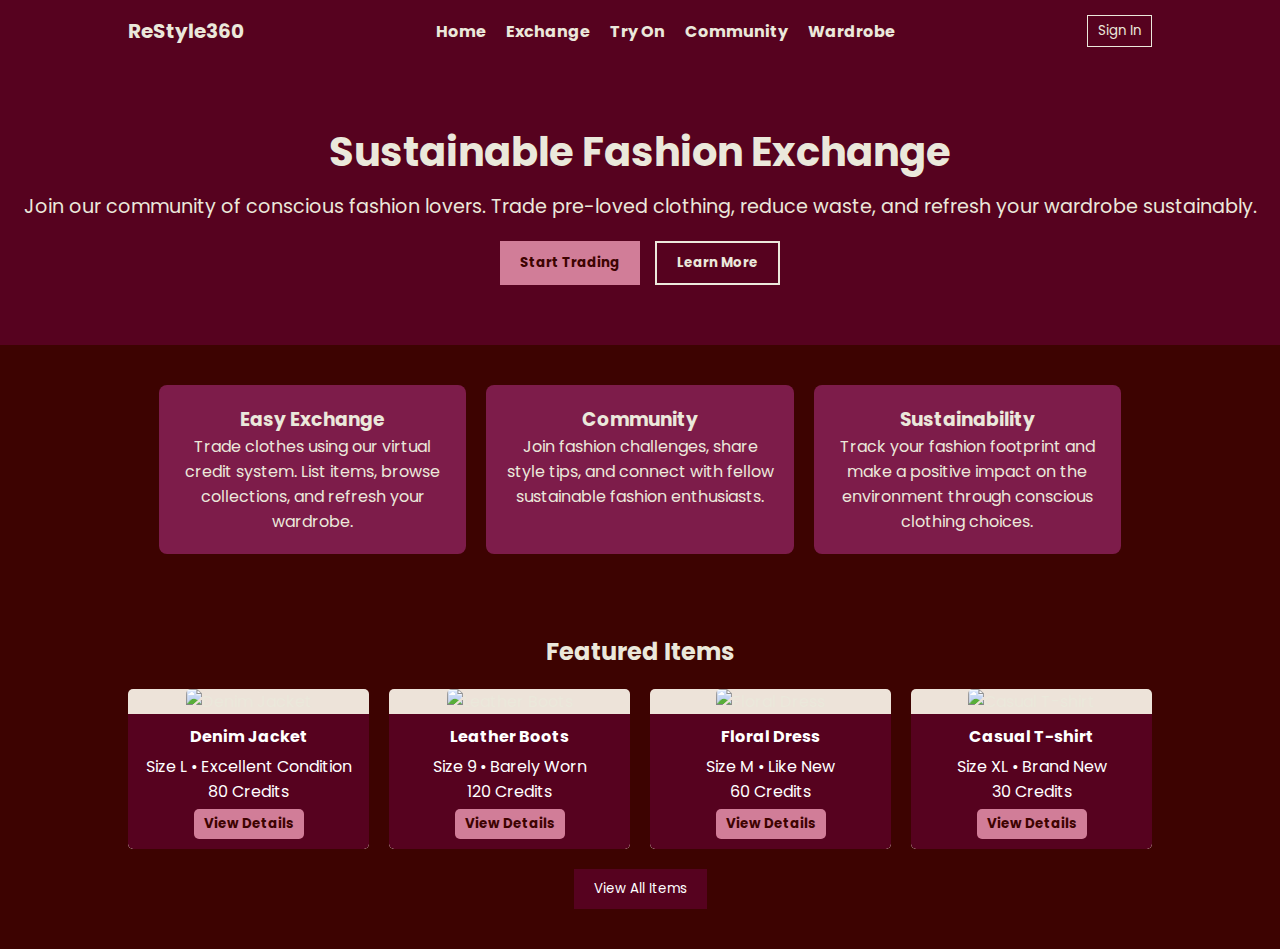
==== index.html @ a0dca289 "initial commit" ====
<!DOCTYPE html>
<html lang="en">
<head>
    <meta charset="UTF-8">
    <meta name="viewport" content="width=device-width, initial-scale=1.0">
    <title>Sustainable Fashion Exchange</title>
    <link href="https://fonts.googleapis.com/css2?family=Poppins:wght@300;400;600&display=swap" rel="stylesheet">
    <style>
        /* Google Font */
        @import url('https://fonts.googleapis.com/css2?family=Poppins:wght@300;400;600&display=swap');

        /* Root Variables */
        :root {
            --primary-color: #56021F;
            --secondary-color: #7D1C4A;
            --accent-color: #D17D98;
            --background-color: #F4CCE9;
            --text-color: #EBE8DB;
            --dark-bg: #3D0301;
            --light-bg: #EDE3D9;
            --maroon: #56021F;
        }

        /* Reset & Global Styles */
        * {
            margin: 0;
            padding: 0;
            box-sizing: border-box;
            font-family: 'Poppins', sans-serif;
        }

        body {
            background-color: var(--dark-bg);
            color: var(--text-color);
        }

        /* Navbar */
        header {
            display: flex;
            justify-content: space-between;
            align-items: center;
            padding: 15px 10%;
            background-color: var(--primary-color);
        }

        .logo {
            font-size: 20px;
            font-weight: bold;
        }

        nav ul {
            list-style: none;
            display: flex;
            gap: 20px;
        }

        nav ul li {
            display: inline;
        }

        nav ul li a {
            color: var(--text-color);
            text-decoration: none;
            font-weight: bold;
        }

        .sign-in {
            background-color: transparent;
            border: 1px solid var(--text-color);
            padding: 5px 10px;
            color: var(--text-color);
            cursor: pointer;
        }

        /* Hero Section */
        .hero {
            text-align: center;
            padding: 60px 20px;
            background-color: var(--primary-color);
        }

        .hero h1 {
            font-size: 2.5rem;
            margin-bottom: 10px;
        }

        .hero p {
            font-size: 1.2rem;
            margin-bottom: 20px;
        }

        .hero-buttons {
            display: flex;
            justify-content: center;
            gap: 15px;
        }

        .primary-btn, .secondary-btn {
            padding: 10px 20px;
            border: none;
            cursor: pointer;
            font-weight: bold;
        }

        .primary-btn {
            background-color: var(--accent-color);
            color: var(--dark-bg);
        }

        .secondary-btn {
            background-color: transparent;
            border: 2px solid var(--text-color);
            color: var(--text-color);
        }

        /* Info Boxes */
        .info-boxes {
            display: flex;
            justify-content: center;
            gap: 20px;
            padding: 40px 10%;
        }

        .box {
            background: var(--secondary-color);
            padding: 20px;
            text-align: center;
            border-radius: 8px;
            color: var(--text-color);
            width: 30%;
        }

        /* Featured Items */
        .featured-items {
            text-align: center;
            padding: 40px 10%;
        }

        .items-grid {
            display: grid;
            grid-template-columns: repeat(4, 1fr);
            gap: 20px;
            margin-top: 20px;
        }

        .item {
            background: var(--light-bg);
            border-radius: 5px;
            overflow: hidden;
            text-align: center;
            transition: transform 0.3s ease-in-out;
        }

        .item:hover {
            transform: scale(1.05);
        }

        .item img {
            width: 100%;
            height: 400px; /* Increased image height */
            object-fit: cover;
            border-radius: 5px 5px 0 0;
        }

        .item-details {
            background: var(--maroon);
            color: white;
            padding: 10px;
            border-radius: 0 0 5px 5px;
        }

        .item-details h3 {
            font-size: 1rem;
            margin-bottom: 5px;
        }

        .view-details {
            margin-top: 5px;
            padding: 5px 10px;
            background: var(--accent-color);
            color: var(--dark-bg);
            border: none;
            cursor: pointer;
            font-weight: bold;
            border-radius: 5px;
        }

        .view-all {
            margin-top: 20px;
            padding: 10px 20px;
            background: var(--primary-color);
            color: white;
            border: none;
            cursor: pointer;
        }
    </style>
</head>
<body>

    <!-- Navbar -->
    <header>
        <div class="logo">ReStyle360</div>
        <nav>
            <ul>
                <li><a href="#">Home</a></li>
                <li><a href="#">Exchange</a></li>
                <li><a href="#">Try On</a></li>
                <li><a href="#">Community</a></li>
                <li><a href="#">Wardrobe</a></li>
            </ul>
        </nav>
        <button class="sign-in">Sign In</button>
    </header>

    <!-- Hero Section -->
    <section class="hero">
        <h1>Sustainable Fashion Exchange</h1>
        <p>Join our community of conscious fashion lovers. Trade pre-loved clothing, reduce waste, and refresh your wardrobe sustainably.</p>
        <div class="hero-buttons">
            <button class="primary-btn">Start Trading</button>
            <button class="secondary-btn">Learn More</button>
        </div>
    </section>

    <!-- Info Boxes -->
    <section class="info-boxes">
        <div class="box">
            <h3>Easy Exchange</h3>
            <p>Trade clothes using our virtual credit system. List items, browse collections, and refresh your wardrobe.</p>
        </div>
        <div class="box">
            <h3>Community</h3>
            <p>Join fashion challenges, share style tips, and connect with fellow sustainable fashion enthusiasts.</p>
        </div>
        <div class="box">
            <h3>Sustainability</h3>
            <p>Track your fashion footprint and make a positive impact on the environment through conscious clothing choices.</p>
        </div>
    </section>

    <!-- Featured Items -->
    <section class="featured-items">
        <h2>Featured Items</h2>
        <div class="items-grid">
            <div class="item">
                <img src="https://www.alamodelabel.in/cdn/shop/files/84E6DEFC-6A91-4B47-B4DF-4525DBF269ED_800x.jpg?v=1740502617" alt="Denim Jacket">
                <div class="item-details">
                    <h3>Denim Jacket</h3>
                    <p>Size L • Excellent Condition</p>
                    <p>80 Credits</p>
                    <button class="view-details">View Details</button>
                </div>
            </div>
            <div class="item">
                <img src="https://sassafras.in/cdn/shop/files/SFTOPS42056_SFJEAN0575-1_6c755c76-d8ce-4b69-b89a-b04851c673de.jpg?v=1740819061" alt="Leather Boots">
                <div class="item-details">
                    <h3>Leather Boots</h3>
                    <p>Size 9 • Barely Worn</p>
                    <p>120 Credits</p>
                    <button class="view-details">View Details</button>
                </div>
            </div>
            <div class="item">
                <img src="your-image3.jpg" alt="Floral Dress">
                <div class="item-details">
                    <h3>Floral Dress</h3>
                    <p>Size M • Like New</p>
                    <p>60 Credits</p>
                    <button class="view-details">View Details</button>
                </div>
            </div>
            <div class="item">
                <img src="your-image4.jpg" alt="Casual T-shirt">
                <div class="item-details">
                    <h3>Casual T-shirt</h3>
                    <p>Size XL • Brand New</p>
                    <p>30 Credits</p>
                    <button class="view-details">View Details</button>
                </div>
            </div>
        </div>
        <button class="view-all">View All Items</button>
    </section>

</body>
</html>
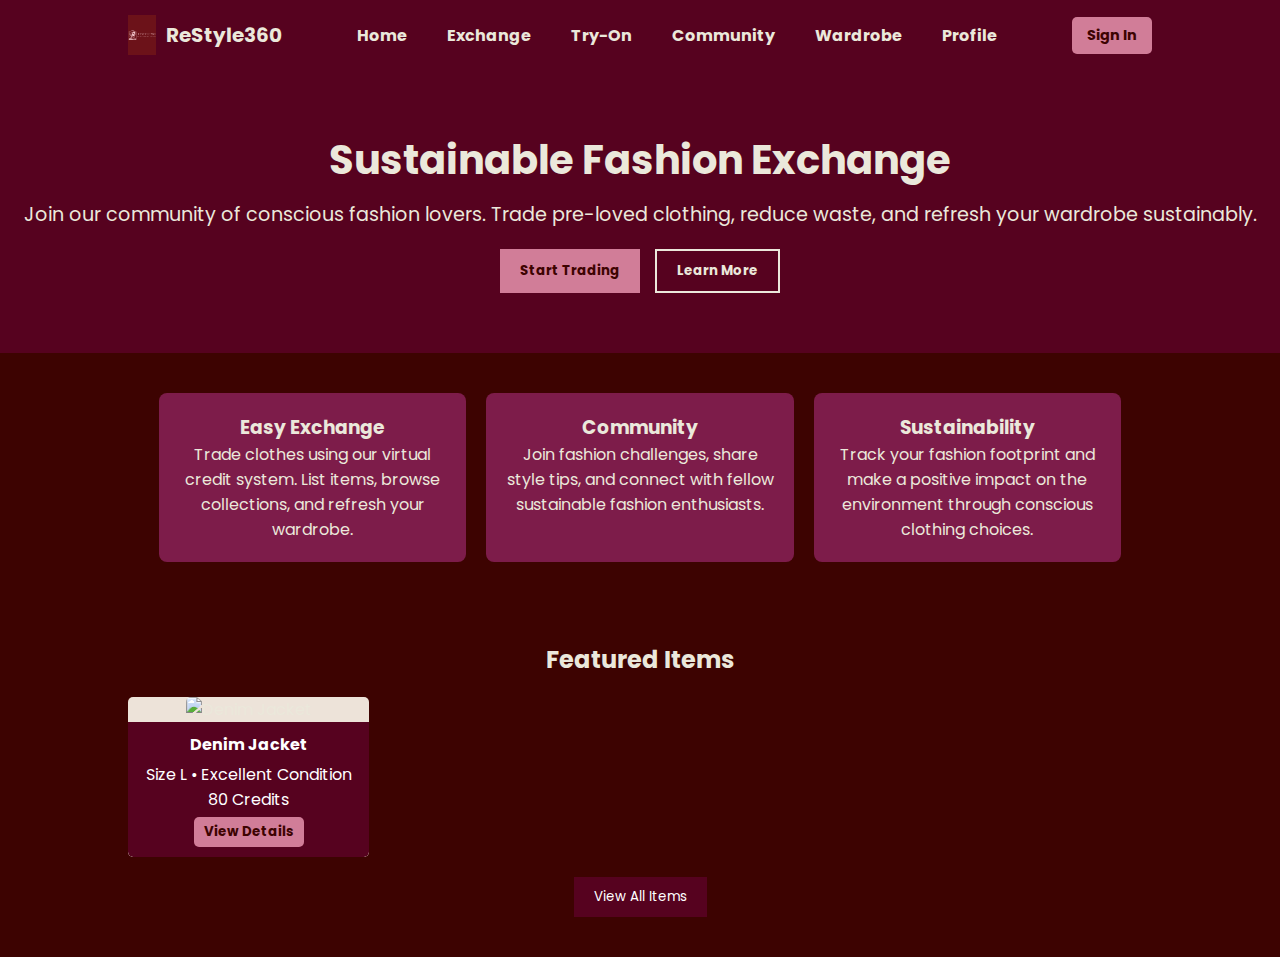
==== commit 3d58adb3: "initial commit" ====
--- a/index.html
+++ b/index.html
@@ -44,6 +44,16 @@
         }
 
         .logo {
+            display: flex;
+            align-items: center;
+            gap: 10px;
+        }
+
+        .logo img {
+            height: 40px;
+        }
+
+        .logo h1 {
             font-size: 20px;
             font-weight: bold;
         }
@@ -62,14 +72,30 @@
             color: var(--text-color);
             text-decoration: none;
             font-weight: bold;
+            padding: 6px 10px;
+            border-radius: 5px;
+            transition: 0.3s;
+        }
+
+        nav ul li a:hover, .active {
+            background-color: var(--accent-color);
+            color: var(--dark-bg);
         }
 
         .sign-in {
-            background-color: transparent;
-            border: 1px solid var(--text-color);
-            padding: 5px 10px;
-            color: var(--text-color);
-            cursor: pointer;
+            background-color: var(--accent-color);
+            border: none;
+            padding: 8px 15px;
+            font-size: 0.9rem;
+            font-weight: bold;
+            border-radius: 5px;
+            cursor: pointer;
+            transition: 0.3s;
+            color: var(--dark-bg);
+        }
+
+        .sign-in:hover {
+            background-color: #ff3366;
         }
 
         /* Hero Section */
@@ -157,7 +183,7 @@
 
         .item img {
             width: 100%;
-            height: 400px; /* Increased image height */
+            height: 400px;
             object-fit: cover;
             border-radius: 5px 5px 0 0;
         }
@@ -199,14 +225,18 @@
 
     <!-- Navbar -->
     <header>
-        <div class="logo">ReStyle360</div>
+        <div class="logo">
+            <img src="assets/logo_bbb.png" alt="ReStyle360">
+            <h1>ReStyle360</h1>
+        </div>
         <nav>
             <ul>
-                <li><a href="#">Home</a></li>
-                <li><a href="#">Exchange</a></li>
-                <li><a href="#">Try On</a></li>
-                <li><a href="#">Community</a></li>
-                <li><a href="#">Wardrobe</a></li>
+                <li><a href="index.html">Home</a></li>
+                <li><a href="exchange.html">Exchange</a></li>
+                <li><a href="tryon.html">Try-On</a></li>
+                <li><a href="community.html">Community</a></li>
+                <li><a href="wardrobe.html">Wardrobe</a></li>
+                <li><a href="profile.html">Profile</a></li>
             </ul>
         </nav>
         <button class="sign-in">Sign In</button>
@@ -251,36 +281,9 @@
                     <button class="view-details">View Details</button>
                 </div>
             </div>
-            <div class="item">
-                <img src="https://sassafras.in/cdn/shop/files/SFTOPS42056_SFJEAN0575-1_6c755c76-d8ce-4b69-b89a-b04851c673de.jpg?v=1740819061" alt="Leather Boots">
-                <div class="item-details">
-                    <h3>Leather Boots</h3>
-                    <p>Size 9 • Barely Worn</p>
-                    <p>120 Credits</p>
-                    <button class="view-details">View Details</button>
-                </div>
-            </div>
-            <div class="item">
-                <img src="your-image3.jpg" alt="Floral Dress">
-                <div class="item-details">
-                    <h3>Floral Dress</h3>
-                    <p>Size M • Like New</p>
-                    <p>60 Credits</p>
-                    <button class="view-details">View Details</button>
-                </div>
-            </div>
-            <div class="item">
-                <img src="your-image4.jpg" alt="Casual T-shirt">
-                <div class="item-details">
-                    <h3>Casual T-shirt</h3>
-                    <p>Size XL • Brand New</p>
-                    <p>30 Credits</p>
-                    <button class="view-details">View Details</button>
-                </div>
-            </div>
         </div>
         <button class="view-all">View All Items</button>
     </section>
 
 </body>
-</html>+</html>
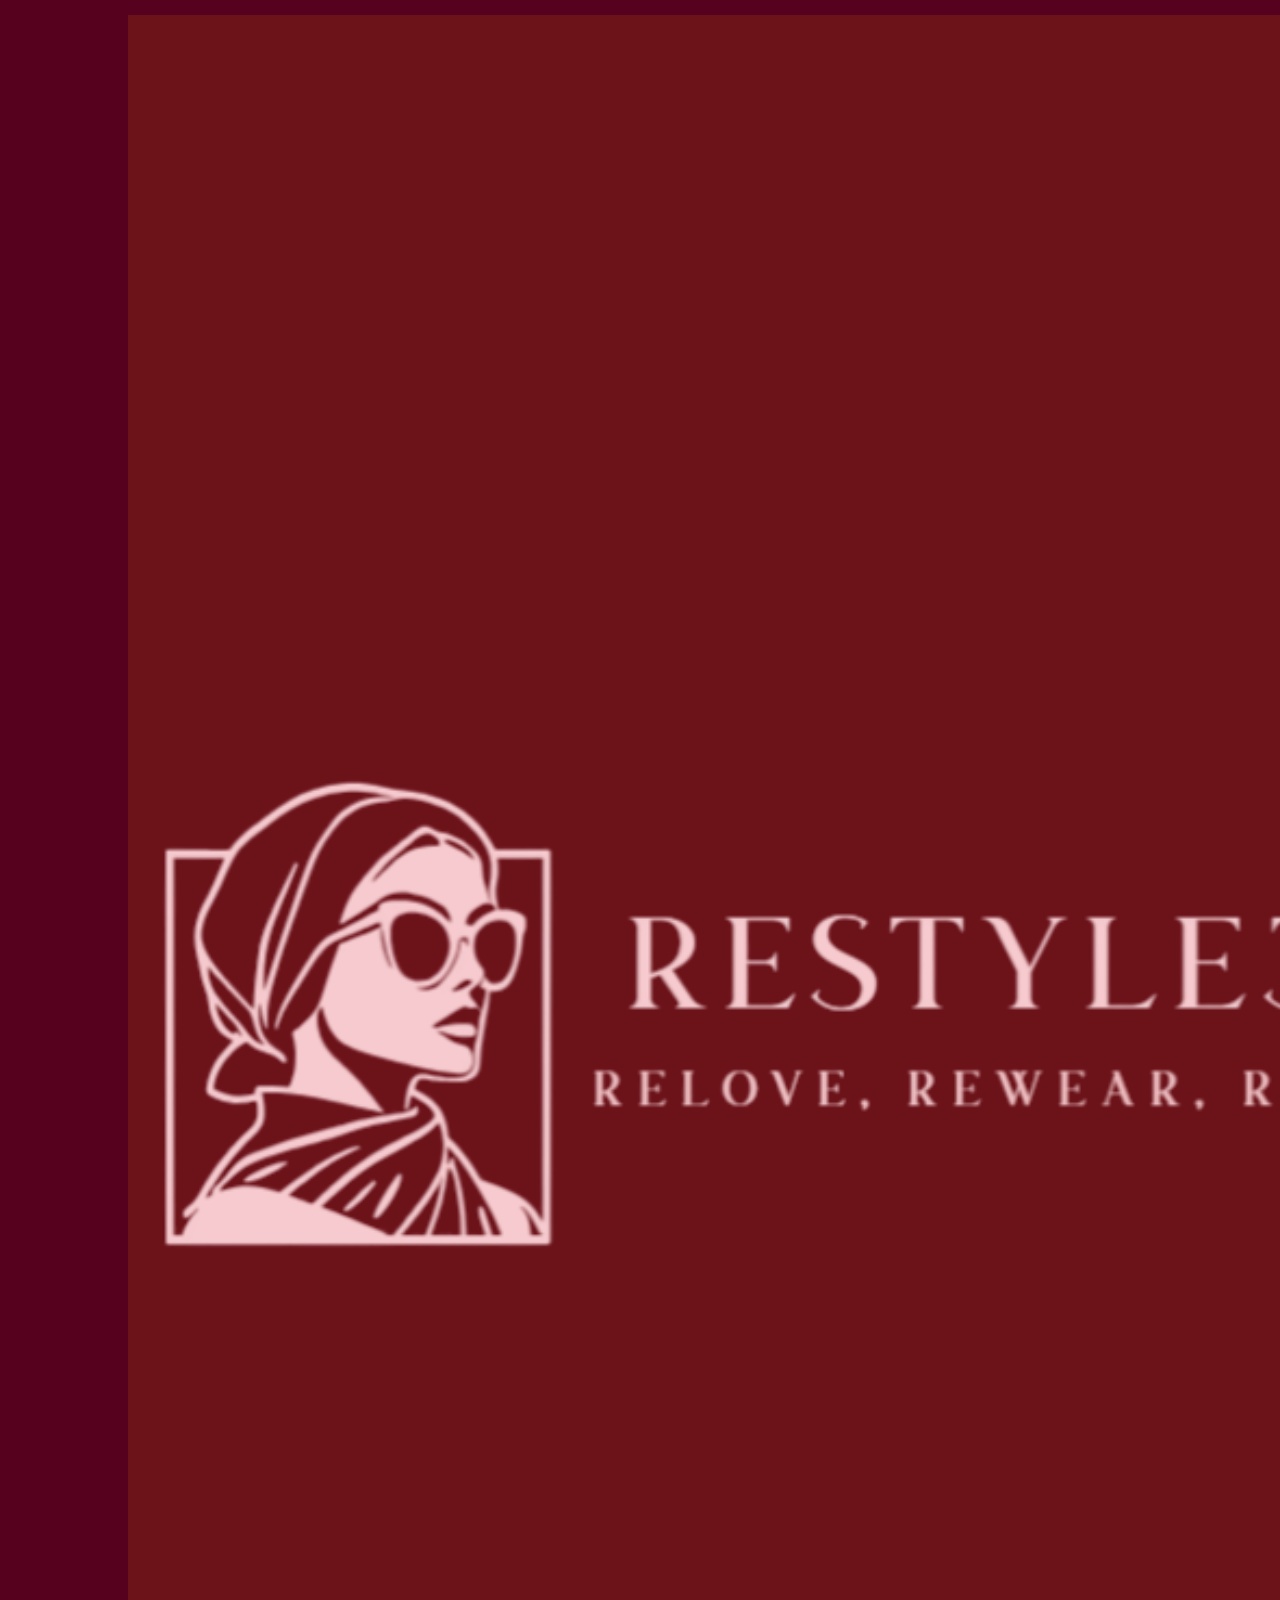
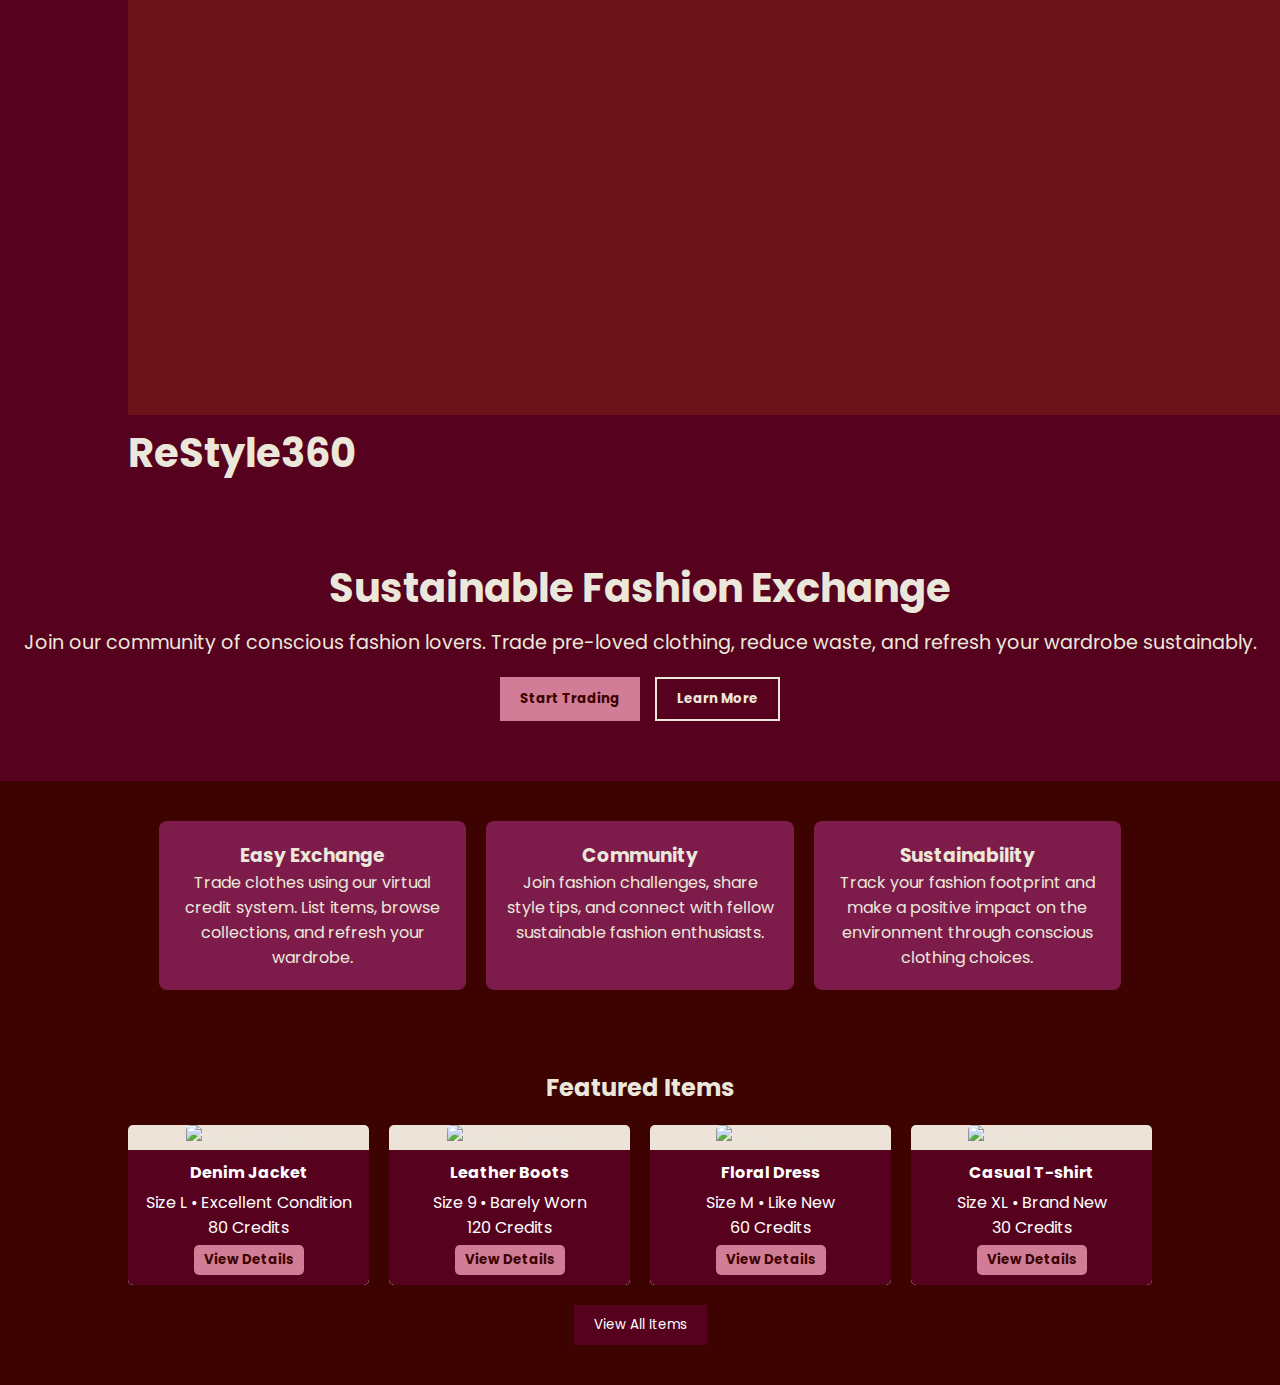
==== commit b1baebcb: "Merge pull request #3 from Nikunja0611/new_branch" ====
--- a/index.html
+++ b/index.html
@@ -44,16 +44,6 @@
         }
 
         .logo {
-            display: flex;
-            align-items: center;
-            gap: 10px;
-        }
-
-        .logo img {
-            height: 40px;
-        }
-
-        .logo h1 {
             font-size: 20px;
             font-weight: bold;
         }
@@ -72,30 +62,14 @@
             color: var(--text-color);
             text-decoration: none;
             font-weight: bold;
-            padding: 6px 10px;
-            border-radius: 5px;
-            transition: 0.3s;
-        }
-
-        nav ul li a:hover, .active {
-            background-color: var(--accent-color);
-            color: var(--dark-bg);
         }
 
         .sign-in {
-            background-color: var(--accent-color);
-            border: none;
-            padding: 8px 15px;
-            font-size: 0.9rem;
-            font-weight: bold;
-            border-radius: 5px;
-            cursor: pointer;
-            transition: 0.3s;
-            color: var(--dark-bg);
-        }
-
-        .sign-in:hover {
-            background-color: #ff3366;
+            background-color: transparent;
+            border: 1px solid var(--text-color);
+            padding: 5px 10px;
+            color: var(--text-color);
+            cursor: pointer;
         }
 
         /* Hero Section */
@@ -183,7 +157,7 @@
 
         .item img {
             width: 100%;
-            height: 400px;
+            height: 400px; /* Increased image height */
             object-fit: cover;
             border-radius: 5px 5px 0 0;
         }
@@ -232,16 +206,16 @@
         <nav>
             <ul>
                 <li><a href="index.html">Home</a></li>
-                <li><a href="exchange.html">Exchange</a></li>
+                <li><a href="exchange.html" class="active">Exchange</a></li>
                 <li><a href="tryon.html">Try-On</a></li>
                 <li><a href="community.html">Community</a></li>
                 <li><a href="wardrobe.html">Wardrobe</a></li>
                 <li><a href="profile.html">Profile</a></li>
+                <li><a href="leaderboard.html">Leaderboard</a></li>
             </ul>
         </nav>
         <button class="sign-in">Sign In</button>
     </header>
-
     <!-- Hero Section -->
     <section class="hero">
         <h1>Sustainable Fashion Exchange</h1>
@@ -281,9 +255,36 @@
                     <button class="view-details">View Details</button>
                 </div>
             </div>
+            <div class="item">
+                <img src="https://sassafras.in/cdn/shop/files/SFTOPS42056_SFJEAN0575-1_6c755c76-d8ce-4b69-b89a-b04851c673de.jpg?v=1740819061" alt="Leather Boots">
+                <div class="item-details">
+                    <h3>Leather Boots</h3>
+                    <p>Size 9 • Barely Worn</p>
+                    <p>120 Credits</p>
+                    <button class="view-details">View Details</button>
+                </div>
+            </div>
+            <div class="item">
+                <img src="https://img.fruugo.com/product/7/25/359425257_max.jpg" alt="Floral Dress">
+                <div class="item-details">
+                    <h3>Floral Dress</h3>
+                    <p>Size M • Like New</p>
+                    <p>60 Credits</p>
+                    <button class="view-details">View Details</button>
+                </div>
+            </div>
+            <div class="item">
+                <img src="https://www.urbanheer.com/cdn/shop/products/e5d779d9549e49e8b0f95c877f2341f8-Max.jpg?v=1661249519" alt="Casual T-shirt">
+                <div class="item-details">
+                    <h3>Casual T-shirt</h3>
+                    <p>Size XL • Brand New</p>
+                    <p>30 Credits</p>
+                    <button class="view-details">View Details</button>
+                </div>
+            </div>
         </div>
         <button class="view-all">View All Items</button>
     </section>
 
 </body>
-</html>
+</html>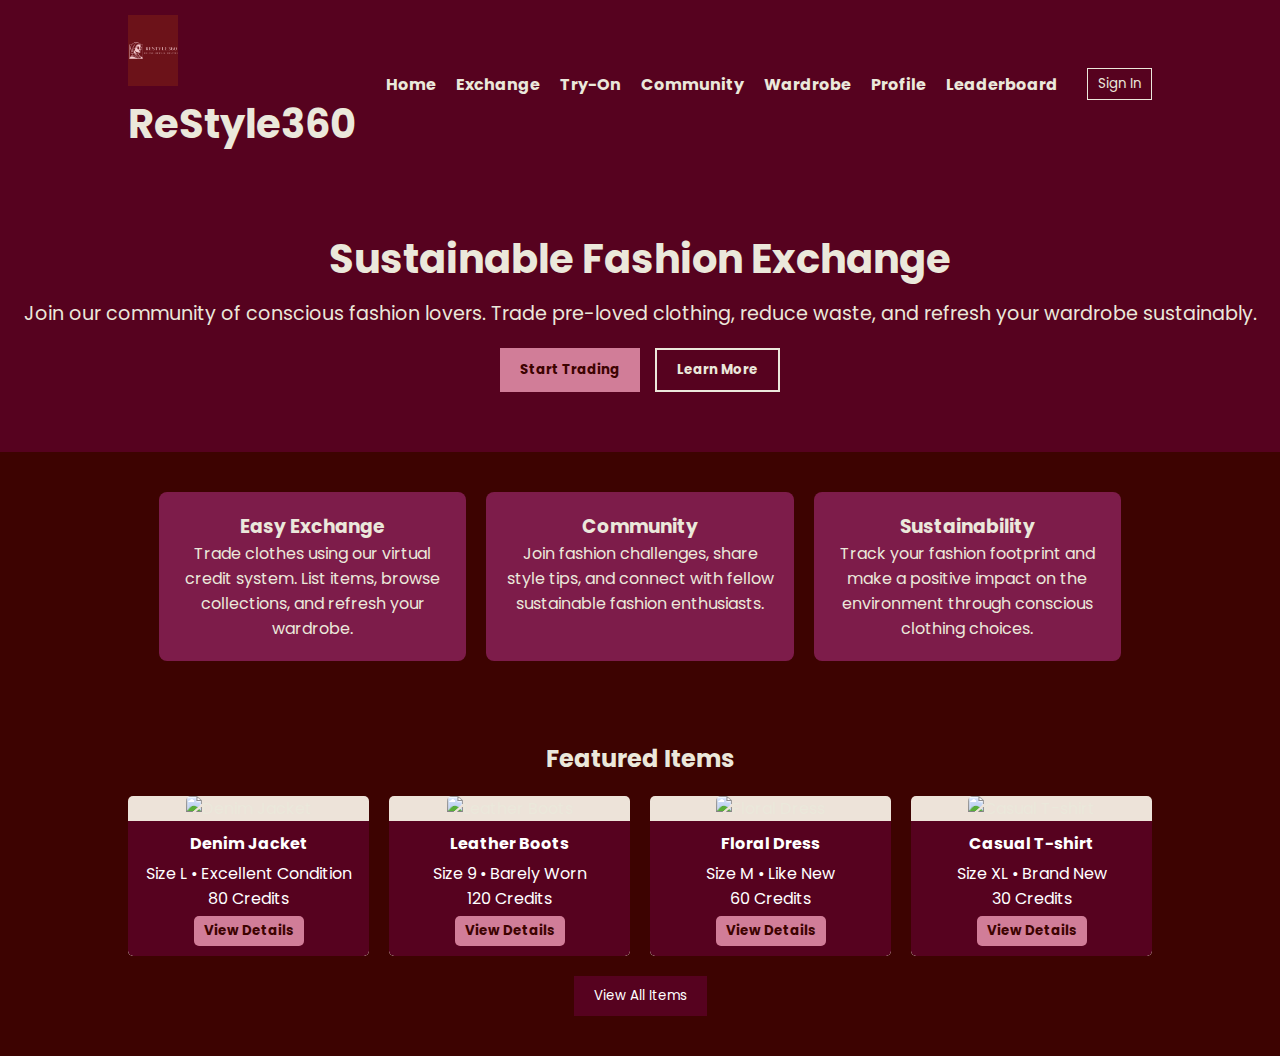
==== commit 7565061a: "Merge pull request #5 from Nikunja0611/new_branch" ====
--- a/index.html
+++ b/index.html
@@ -142,6 +142,11 @@
             gap: 20px;
             margin-top: 20px;
         }
+        .logo img {
+    width: 50px;  /* Adjust the width as needed */
+    height: auto;  /* Maintain aspect ratio */
+}
+
 
         .item {
             background: var(--light-bg);
